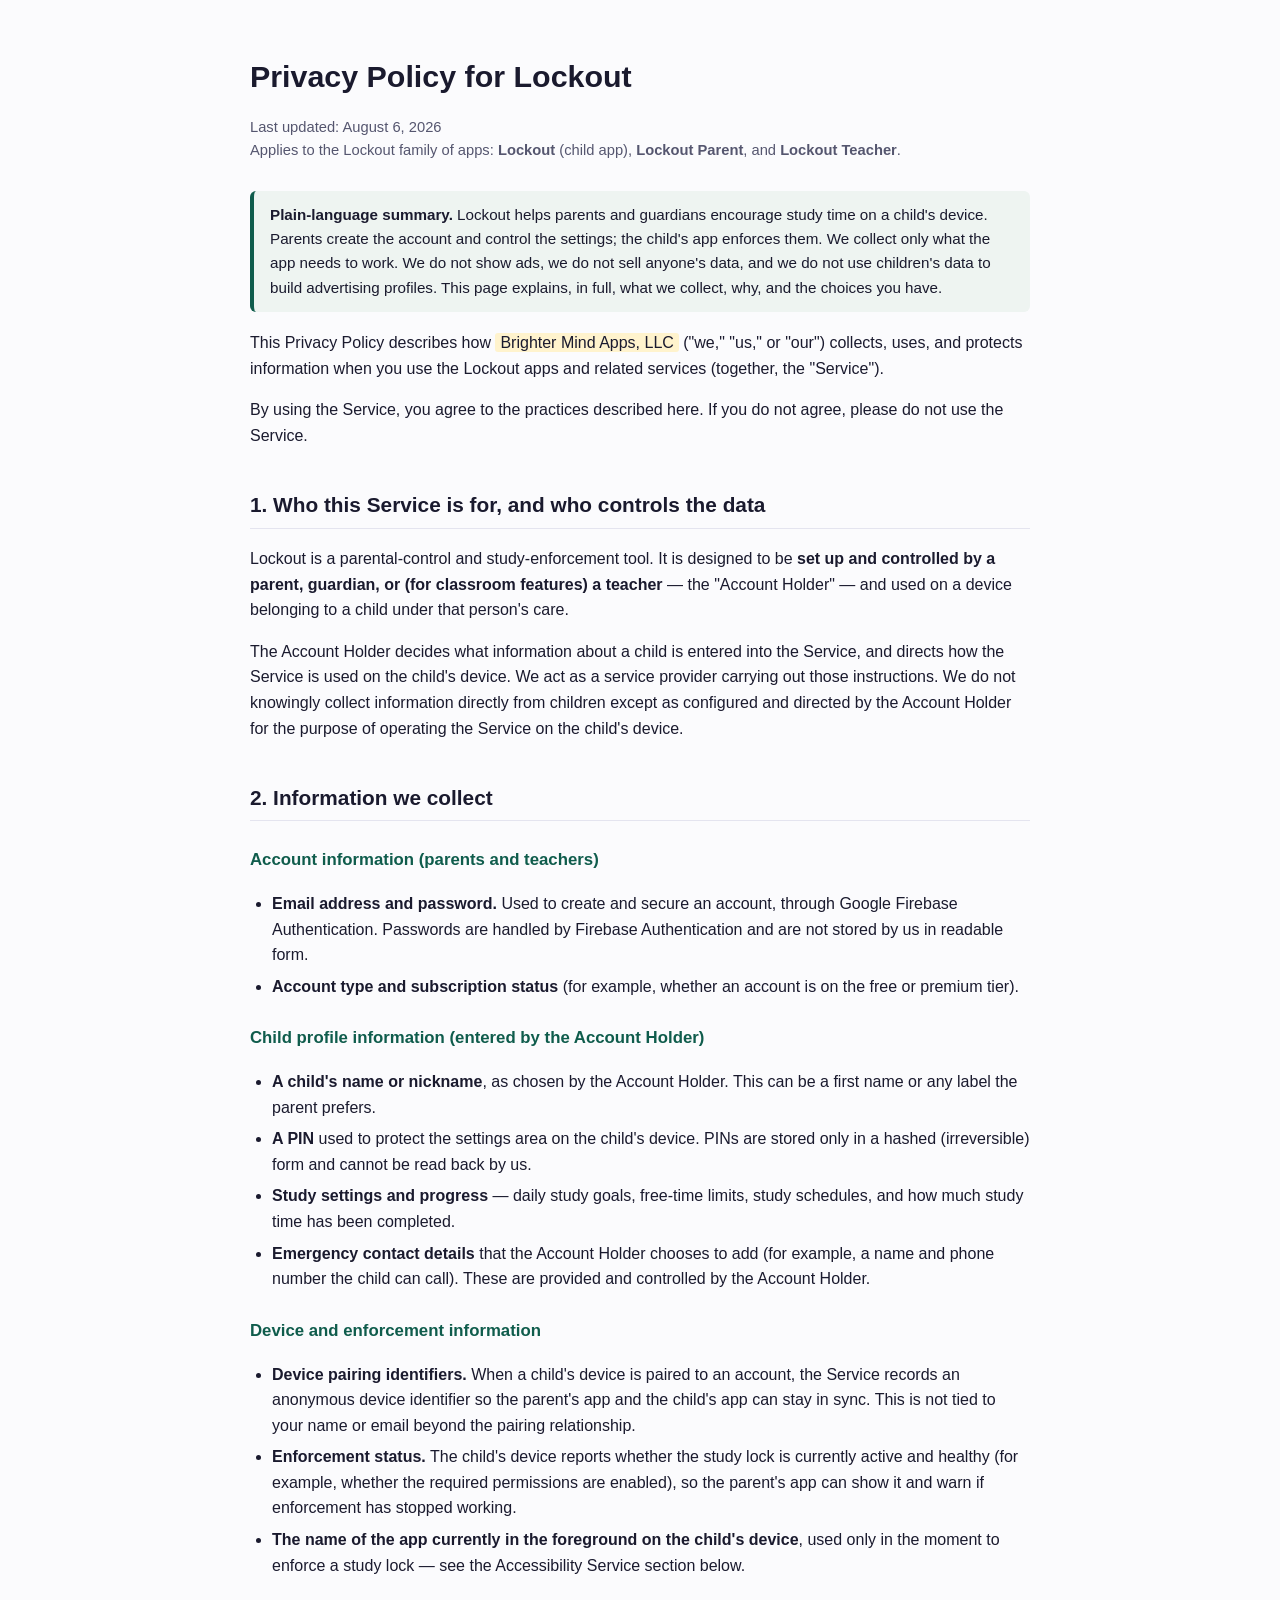
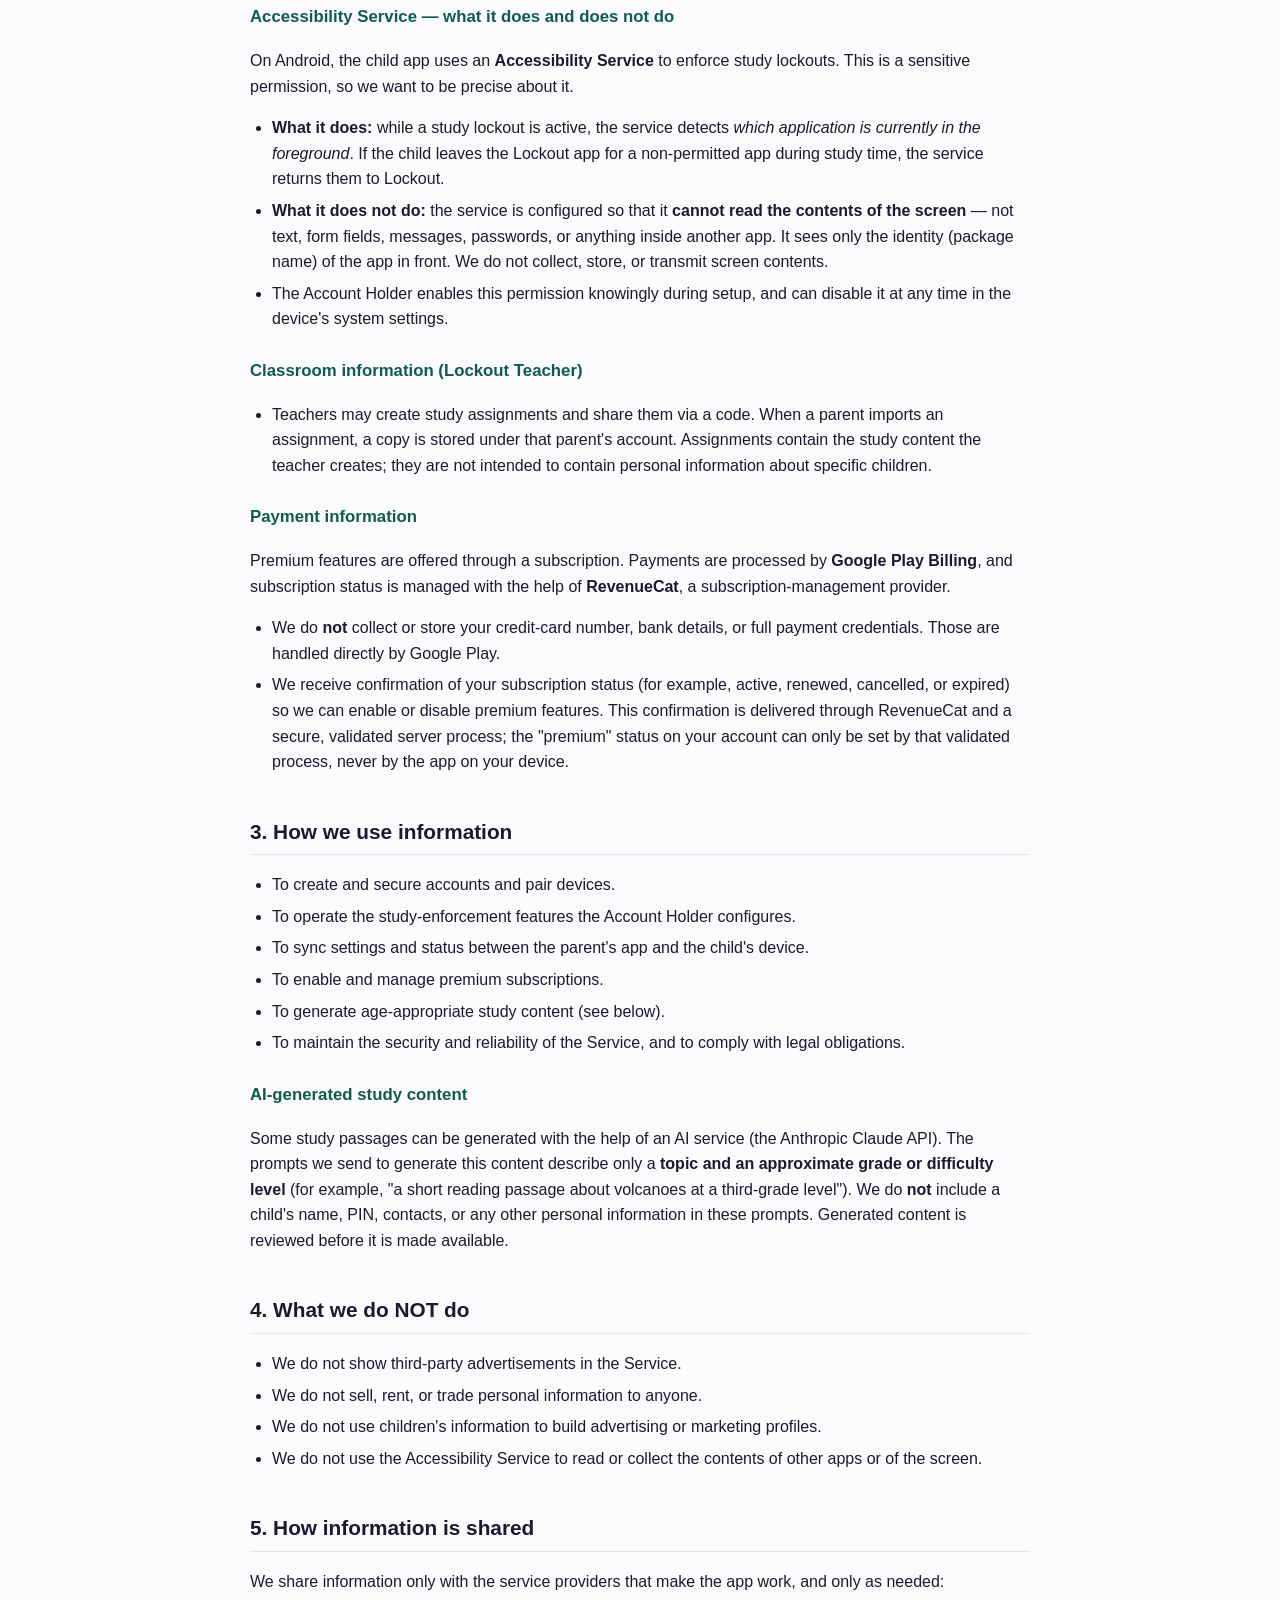
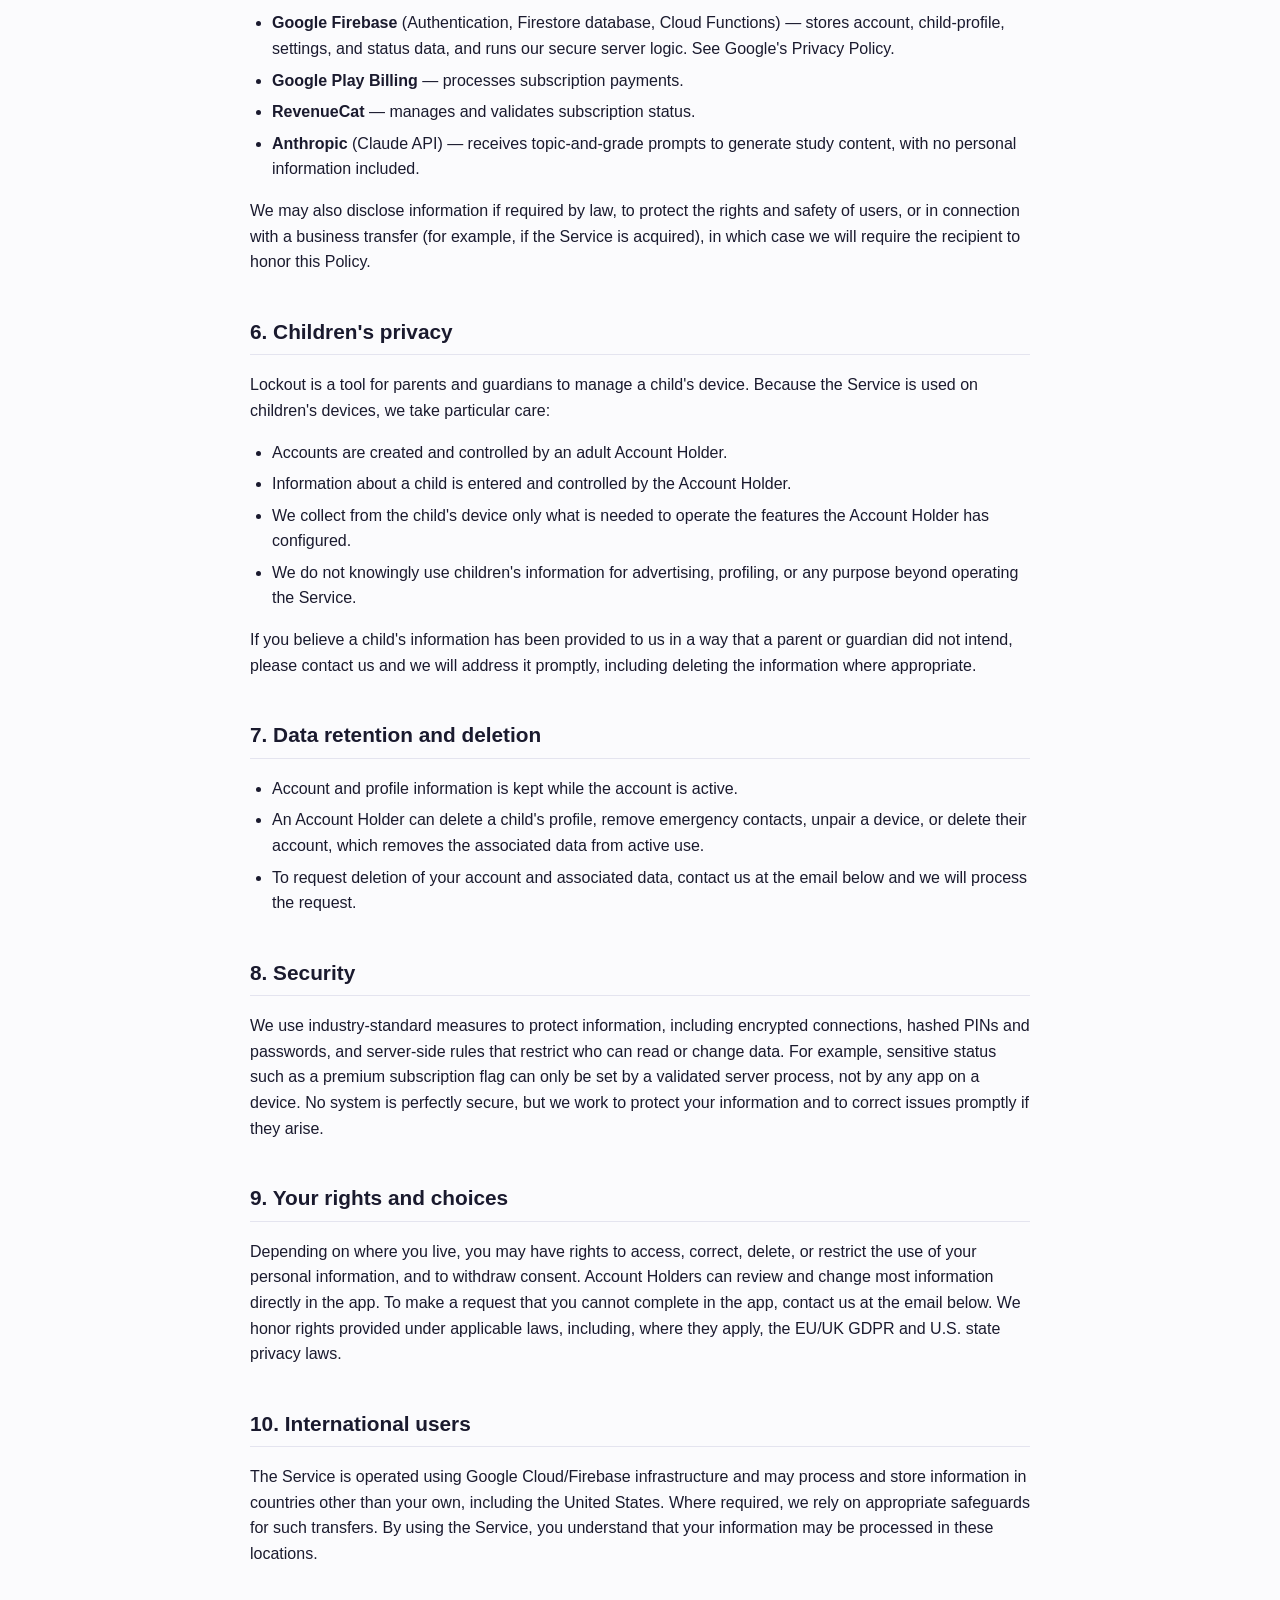
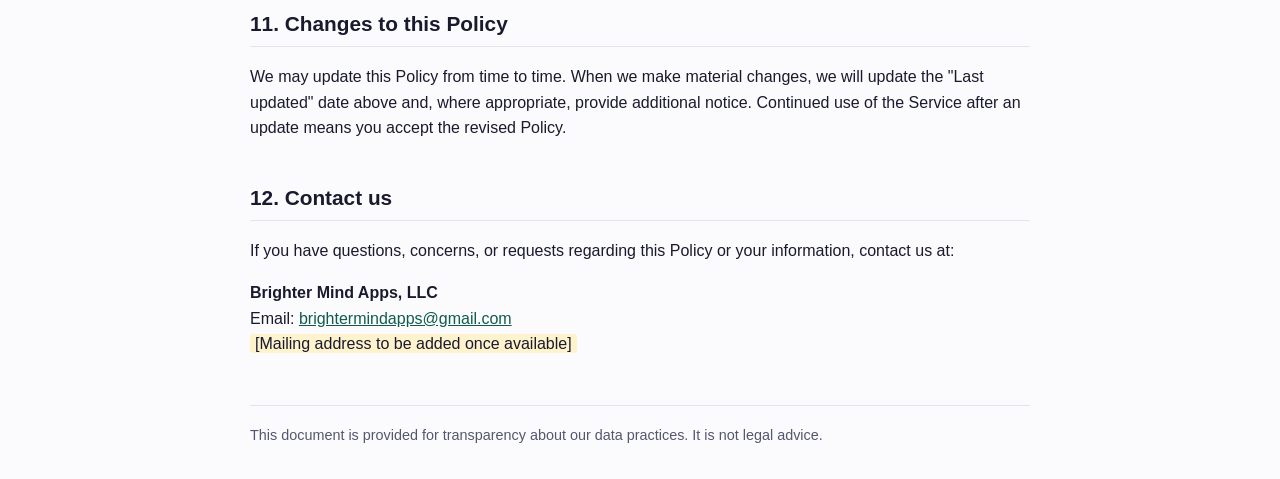
==== privacy/index.html @ f62a89d9 "Create index.html" ====
<!DOCTYPE html>
<html lang="en">
<head>
<meta charset="utf-8">
<meta name="viewport" content="width=device-width, initial-scale=1">
<title>Lockout — Privacy Policy</title>
<style>
  :root { --ink:#1a1a2e; --soft:#55566f; --line:#e4e4ef; --accent:#0f5c4c; }
  * { box-sizing: border-box; }
  body {
    font-family: -apple-system, BlinkMacSystemFont, "Segoe UI", Roboto,
      Helvetica, Arial, sans-serif;
    color: var(--ink); line-height: 1.6; margin: 0;
    padding: 32px 20px; max-width: 820px; margin-left: auto;
    margin-right: auto; background: #fbfbfd;
  }
  h1 { font-size: 1.9rem; margin-bottom: 4px; }
  h2 { font-size: 1.3rem; margin-top: 40px; border-bottom: 1px solid var(--line);
       padding-bottom: 6px; }
  h3 { font-size: 1.05rem; margin-top: 26px; color: var(--accent); }
  .meta { color: var(--soft); font-size: 0.92rem; margin-bottom: 28px; }
  a { color: var(--accent); }
  ul { padding-left: 22px; }
  li { margin-bottom: 6px; }
  .note {
    background: #eef4f1; border-left: 4px solid var(--accent);
    padding: 12px 16px; border-radius: 6px; margin: 18px 0;
    font-size: 0.95rem;
  }
  .placeholder { background: #fff3cd; padding: 1px 5px; border-radius: 3px; }
  footer { margin-top: 48px; padding-top: 18px; border-top: 1px solid var(--line);
           color: var(--soft); font-size: 0.9rem; }
</style>
</head>
<body>

<h1>Privacy Policy for Lockout</h1>
<p class="meta">
  Last updated: August 6, 2026<br>
  Applies to the Lockout family of apps: <strong>Lockout</strong> (child app),
  <strong>Lockout Parent</strong>, and <strong>Lockout Teacher</strong>.
</p>

<div class="note">
  <strong>Plain-language summary.</strong> Lockout helps parents and guardians
  encourage study time on a child's device. Parents create the account and
  control the settings; the child's app enforces them. We collect only what the
  app needs to work. We do not show ads, we do not sell anyone's data, and we do
  not use children's data to build advertising profiles. This page explains, in
  full, what we collect, why, and the choices you have.
</div>

<p>
  This Privacy Policy describes how
  <span class="placeholder">Brighter Mind Apps, LLC</span> ("we," "us," or
  "our") collects, uses, and protects information when you use the Lockout
  apps and related services (together, the "Service").
</p>
<p>
  By using the Service, you agree to the practices described here. If you do not
  agree, please do not use the Service.
</p>

<h2>1. Who this Service is for, and who controls the data</h2>
<p>
  Lockout is a parental-control and study-enforcement tool. It is designed to be
  <strong>set up and controlled by a parent, guardian, or (for classroom
  features) a teacher</strong> — the "Account Holder" — and used on a device
  belonging to a child under that person's care.
</p>
<p>
  The Account Holder decides what information about a child is entered into the
  Service, and directs how the Service is used on the child's device. We act as
  a service provider carrying out those instructions. We do not knowingly
  collect information directly from children except as configured and directed
  by the Account Holder for the purpose of operating the Service on the child's
  device.
</p>

<h2>2. Information we collect</h2>

<h3>Account information (parents and teachers)</h3>
<ul>
  <li><strong>Email address and password.</strong> Used to create and secure an
    account, through Google Firebase Authentication. Passwords are handled by
    Firebase Authentication and are not stored by us in readable form.</li>
  <li><strong>Account type and subscription status</strong> (for example,
    whether an account is on the free or premium tier).</li>
</ul>

<h3>Child profile information (entered by the Account Holder)</h3>
<ul>
  <li><strong>A child's name or nickname</strong>, as chosen by the Account
    Holder. This can be a first name or any label the parent prefers.</li>
  <li><strong>A PIN</strong> used to protect the settings area on the child's
    device. PINs are stored only in a hashed (irreversible) form and cannot be
    read back by us.</li>
  <li><strong>Study settings and progress</strong> — daily study goals, free-time
    limits, study schedules, and how much study time has been completed.</li>
  <li><strong>Emergency contact details</strong> that the Account Holder chooses
    to add (for example, a name and phone number the child can call). These are
    provided and controlled by the Account Holder.</li>
</ul>

<h3>Device and enforcement information</h3>
<ul>
  <li><strong>Device pairing identifiers.</strong> When a child's device is
    paired to an account, the Service records an anonymous device identifier so
    the parent's app and the child's app can stay in sync. This is not tied to
    your name or email beyond the pairing relationship.</li>
  <li><strong>Enforcement status.</strong> The child's device reports whether the
    study lock is currently active and healthy (for example, whether the
    required permissions are enabled), so the parent's app can show it and warn
    if enforcement has stopped working.</li>
  <li><strong>The name of the app currently in the foreground on the child's
    device</strong>, used only in the moment to enforce a study lock — see the
    Accessibility Service section below.</li>
</ul>

<h3>Accessibility Service — what it does and does not do</h3>
<p>
  On Android, the child app uses an <strong>Accessibility Service</strong> to
  enforce study lockouts. This is a sensitive permission, so we want to be
  precise about it.
</p>
<ul>
  <li><strong>What it does:</strong> while a study lockout is active, the service
    detects <em>which application is currently in the foreground</em>. If the
    child leaves the Lockout app for a non-permitted app during study time, the
    service returns them to Lockout.</li>
  <li><strong>What it does not do:</strong> the service is configured so that it
    <strong>cannot read the contents of the screen</strong> — not text, form
    fields, messages, passwords, or anything inside another app. It sees only
    the identity (package name) of the app in front. We do not collect, store,
    or transmit screen contents.</li>
  <li>The Account Holder enables this permission knowingly during setup, and can
    disable it at any time in the device's system settings.</li>
</ul>

<h3>Classroom information (Lockout Teacher)</h3>
<ul>
  <li>Teachers may create study assignments and share them via a code. When a
    parent imports an assignment, a copy is stored under that parent's account.
    Assignments contain the study content the teacher creates; they are not
    intended to contain personal information about specific children.</li>
</ul>

<h3>Payment information</h3>
<p>
  Premium features are offered through a subscription. Payments are processed by
  <strong>Google Play Billing</strong>, and subscription status is managed with
  the help of <strong>RevenueCat</strong>, a subscription-management provider.
</p>
<ul>
  <li>We do <strong>not</strong> collect or store your credit-card number, bank
    details, or full payment credentials. Those are handled directly by Google
    Play.</li>
  <li>We receive confirmation of your subscription status (for example, active,
    renewed, cancelled, or expired) so we can enable or disable premium
    features. This confirmation is delivered through RevenueCat and a secure,
    validated server process; the "premium" status on your account can only be
    set by that validated process, never by the app on your device.</li>
</ul>

<h2>3. How we use information</h2>
<ul>
  <li>To create and secure accounts and pair devices.</li>
  <li>To operate the study-enforcement features the Account Holder configures.</li>
  <li>To sync settings and status between the parent's app and the child's
    device.</li>
  <li>To enable and manage premium subscriptions.</li>
  <li>To generate age-appropriate study content (see below).</li>
  <li>To maintain the security and reliability of the Service, and to comply with
    legal obligations.</li>
</ul>

<h3>AI-generated study content</h3>
<p>
  Some study passages can be generated with the help of an AI service (the
  Anthropic Claude API). The prompts we send to generate this content describe
  only a <strong>topic and an approximate grade or difficulty level</strong>
  (for example, "a short reading passage about volcanoes at a third-grade
  level"). We do <strong>not</strong> include a child's name, PIN, contacts, or
  any other personal information in these prompts. Generated content is reviewed
  before it is made available.
</p>

<h2>4. What we do NOT do</h2>
<ul>
  <li>We do not show third-party advertisements in the Service.</li>
  <li>We do not sell, rent, or trade personal information to anyone.</li>
  <li>We do not use children's information to build advertising or marketing
    profiles.</li>
  <li>We do not use the Accessibility Service to read or collect the contents of
    other apps or of the screen.</li>
</ul>

<h2>5. How information is shared</h2>
<p>
  We share information only with the service providers that make the app work,
  and only as needed:
</p>
<ul>
  <li><strong>Google Firebase</strong> (Authentication, Firestore database,
    Cloud Functions) — stores account, child-profile, settings, and status data,
    and runs our secure server logic. See Google's Privacy Policy.</li>
  <li><strong>Google Play Billing</strong> — processes subscription payments.</li>
  <li><strong>RevenueCat</strong> — manages and validates subscription status.</li>
  <li><strong>Anthropic</strong> (Claude API) — receives topic-and-grade prompts
    to generate study content, with no personal information included.</li>
</ul>
<p>
  We may also disclose information if required by law, to protect the rights and
  safety of users, or in connection with a business transfer (for example, if
  the Service is acquired), in which case we will require the recipient to honor
  this Policy.
</p>

<h2>6. Children's privacy</h2>
<p>
  Lockout is a tool for parents and guardians to manage a child's device.
  Because the Service is used on children's devices, we take particular care:
</p>
<ul>
  <li>Accounts are created and controlled by an adult Account Holder.</li>
  <li>Information about a child is entered and controlled by the Account
    Holder.</li>
  <li>We collect from the child's device only what is needed to operate the
    features the Account Holder has configured.</li>
  <li>We do not knowingly use children's information for advertising, profiling,
    or any purpose beyond operating the Service.</li>
</ul>
<p>
  If you believe a child's information has been provided to us in a way that a
  parent or guardian did not intend, please contact us and we will address it
  promptly, including deleting the information where appropriate.
</p>

<h2>7. Data retention and deletion</h2>
<ul>
  <li>Account and profile information is kept while the account is active.</li>
  <li>An Account Holder can delete a child's profile, remove emergency contacts,
    unpair a device, or delete their account, which removes the associated data
    from active use.</li>
  <li>To request deletion of your account and associated data, contact us at the
    email below and we will process the request.</li>
</ul>

<h2>8. Security</h2>
<p>
  We use industry-standard measures to protect information, including encrypted
  connections, hashed PINs and passwords, and server-side rules that restrict
  who can read or change data. For example, sensitive status such as a premium
  subscription flag can only be set by a validated server process, not by any
  app on a device. No system is perfectly secure, but we work to protect your
  information and to correct issues promptly if they arise.
</p>

<h2>9. Your rights and choices</h2>
<p>
  Depending on where you live, you may have rights to access, correct, delete,
  or restrict the use of your personal information, and to withdraw consent.
  Account Holders can review and change most information directly in the app. To
  make a request that you cannot complete in the app, contact us at the email
  below. We honor rights provided under applicable laws, including, where they
  apply, the EU/UK GDPR and U.S. state privacy laws.
</p>

<h2>10. International users</h2>
<p>
  The Service is operated using Google Cloud/Firebase infrastructure and may
  process and store information in countries other than your own, including the
  United States. Where required, we rely on appropriate safeguards for such
  transfers. By using the Service, you understand that your information may be
  processed in these locations.
</p>

<h2>11. Changes to this Policy</h2>
<p>
  We may update this Policy from time to time. When we make material changes, we
  will update the "Last updated" date above and, where appropriate, provide
  additional notice. Continued use of the Service after an update means you
  accept the revised Policy.
</p>

<h2>12. Contact us</h2>
<p>
  If you have questions, concerns, or requests regarding this Policy or your
  information, contact us at:
</p>
<p>
  <strong>Brighter Mind Apps, LLC</strong><br>
  Email: <a href="mailto:brightermindapps@gmail.com">brightermindapps@gmail.com</a><br>
  <span class="placeholder">[Mailing address to be added once available]</span>
</p>

<footer>
  This document is provided for transparency about our data practices. It is not
  legal advice.
</footer>

</body>
</html>
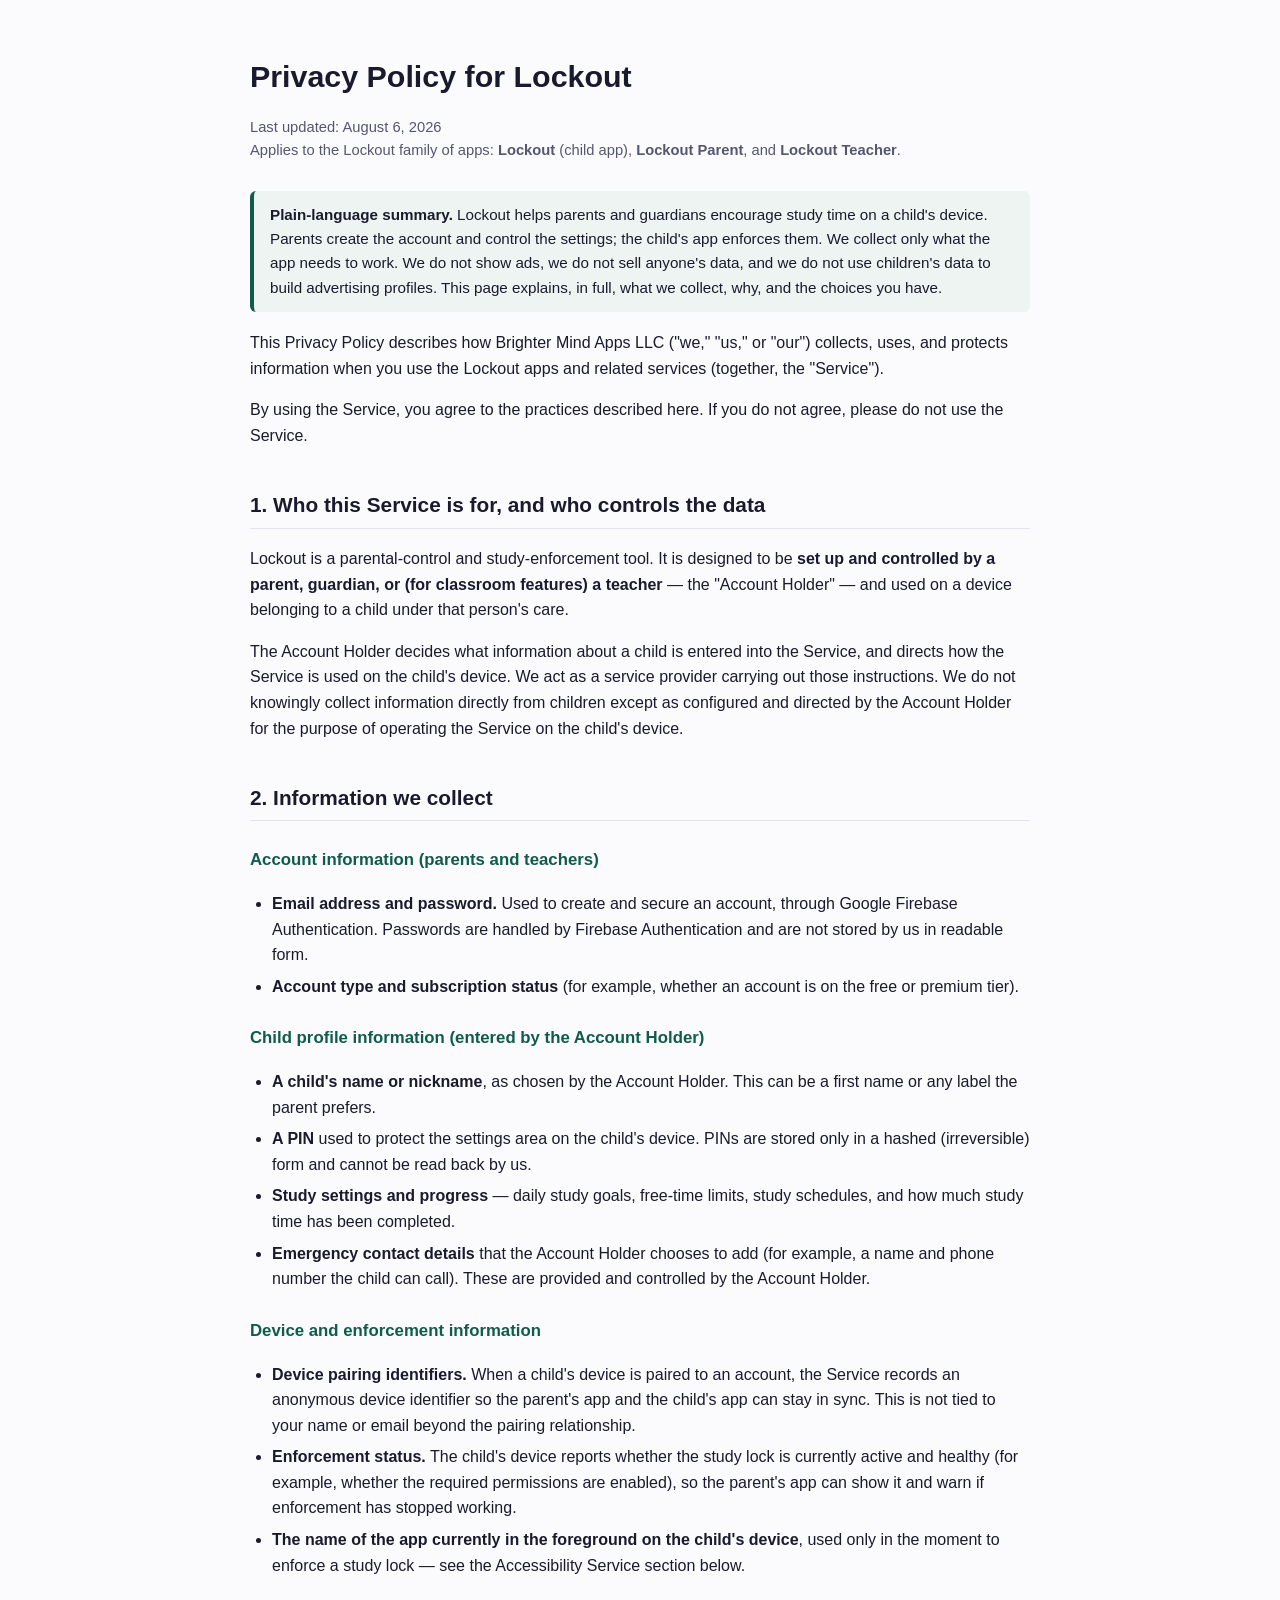
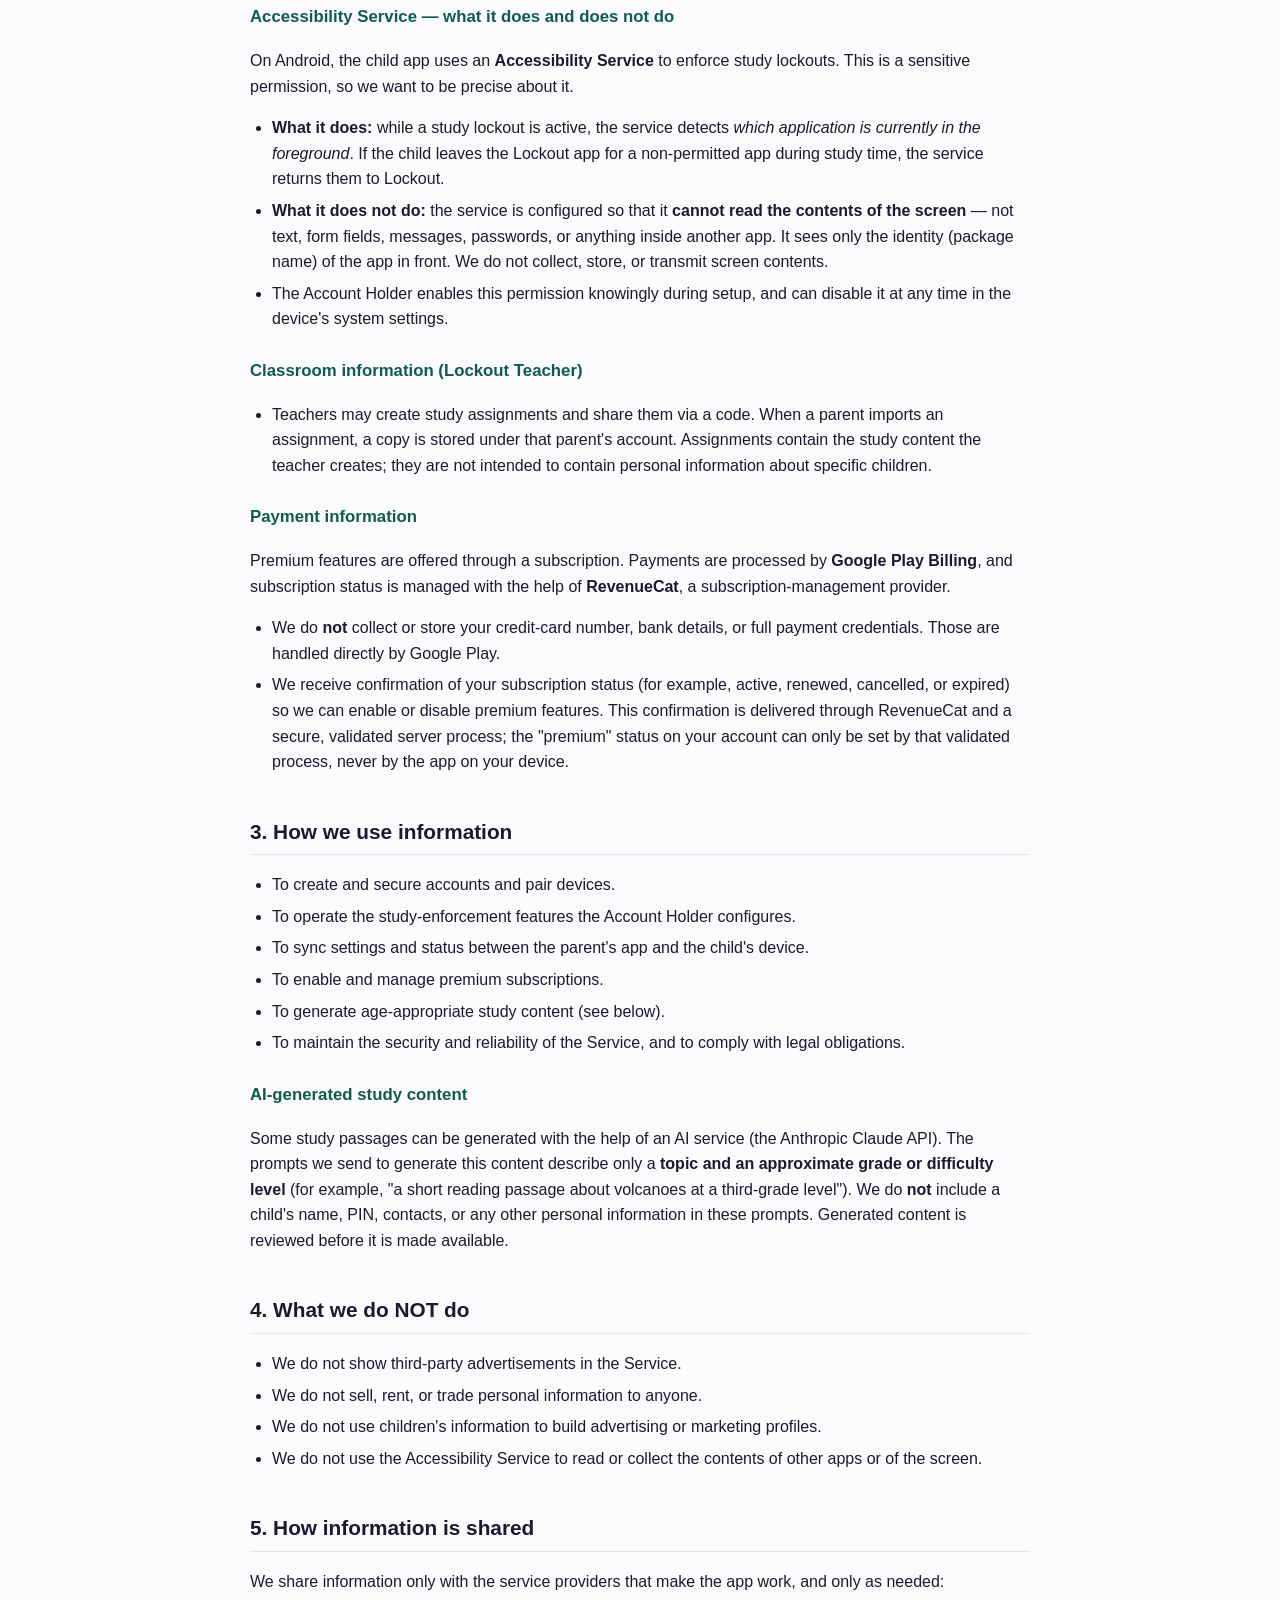
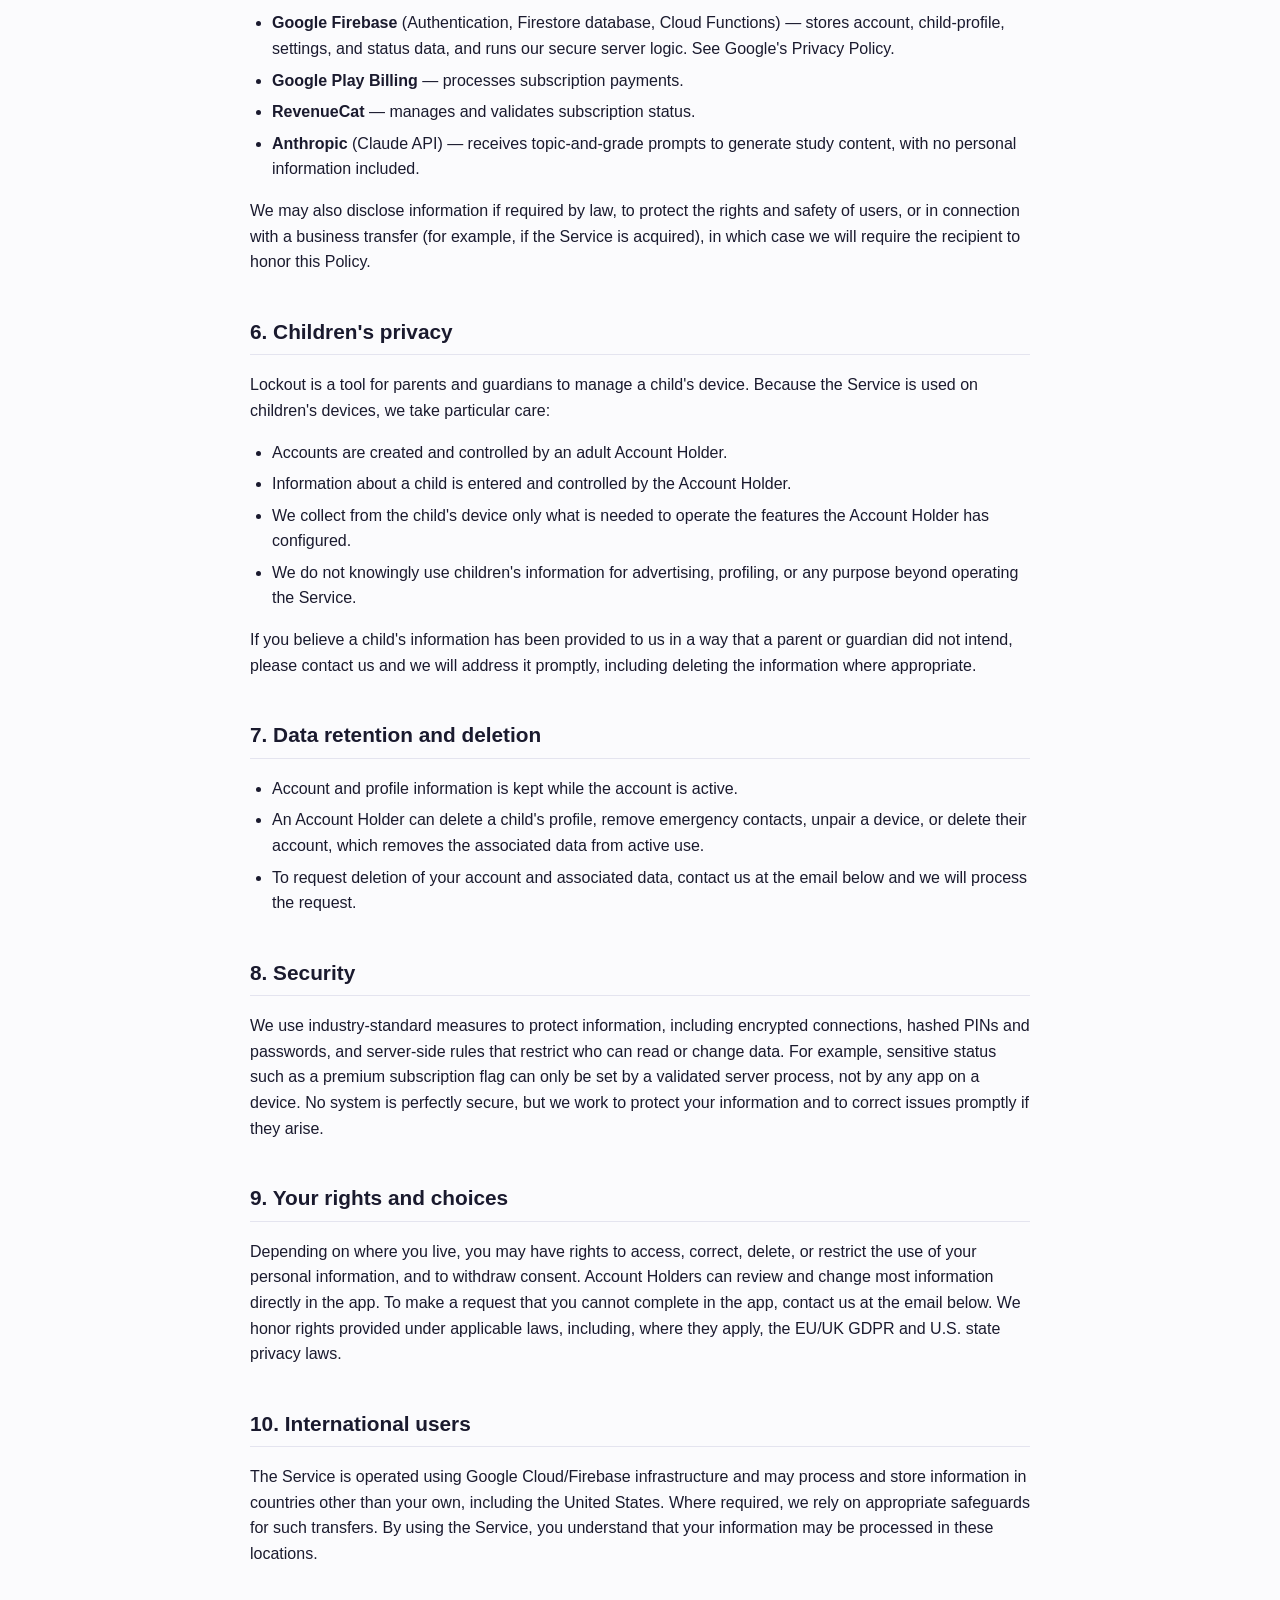
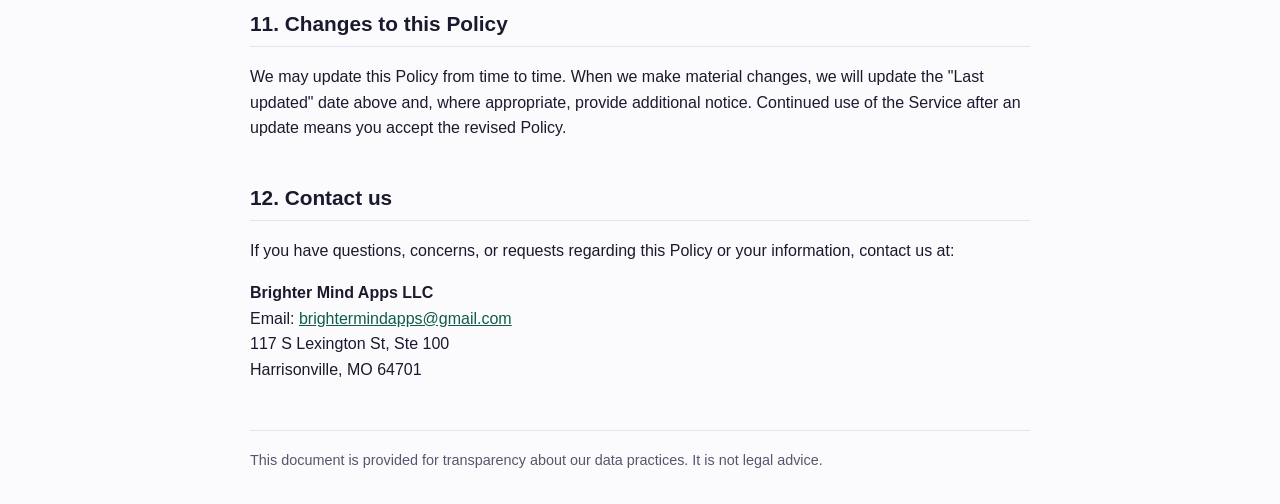
==== commit e2cb2a2c: "Update index.html" ====
--- a/privacy/index.html
+++ b/privacy/index.html
@@ -52,7 +52,7 @@
 
 <p>
   This Privacy Policy describes how
-  <span class="placeholder">Brighter Mind Apps, LLC</span> ("we," "us," or
+  Brighter Mind Apps LLC ("we," "us," or
   "our") collects, uses, and protects information when you use the Lockout
   apps and related services (together, the "Service").
 </p>
@@ -289,9 +289,10 @@
   information, contact us at:
 </p>
 <p>
-  <strong>Brighter Mind Apps, LLC</strong><br>
+  <strong>Brighter Mind Apps LLC</strong><br>
   Email: <a href="mailto:brightermindapps@gmail.com">brightermindapps@gmail.com</a><br>
-  <span class="placeholder">[Mailing address to be added once available]</span>
+  117 S Lexington St, Ste 100<br>
+  Harrisonville, MO 64701
 </p>
 
 <footer>
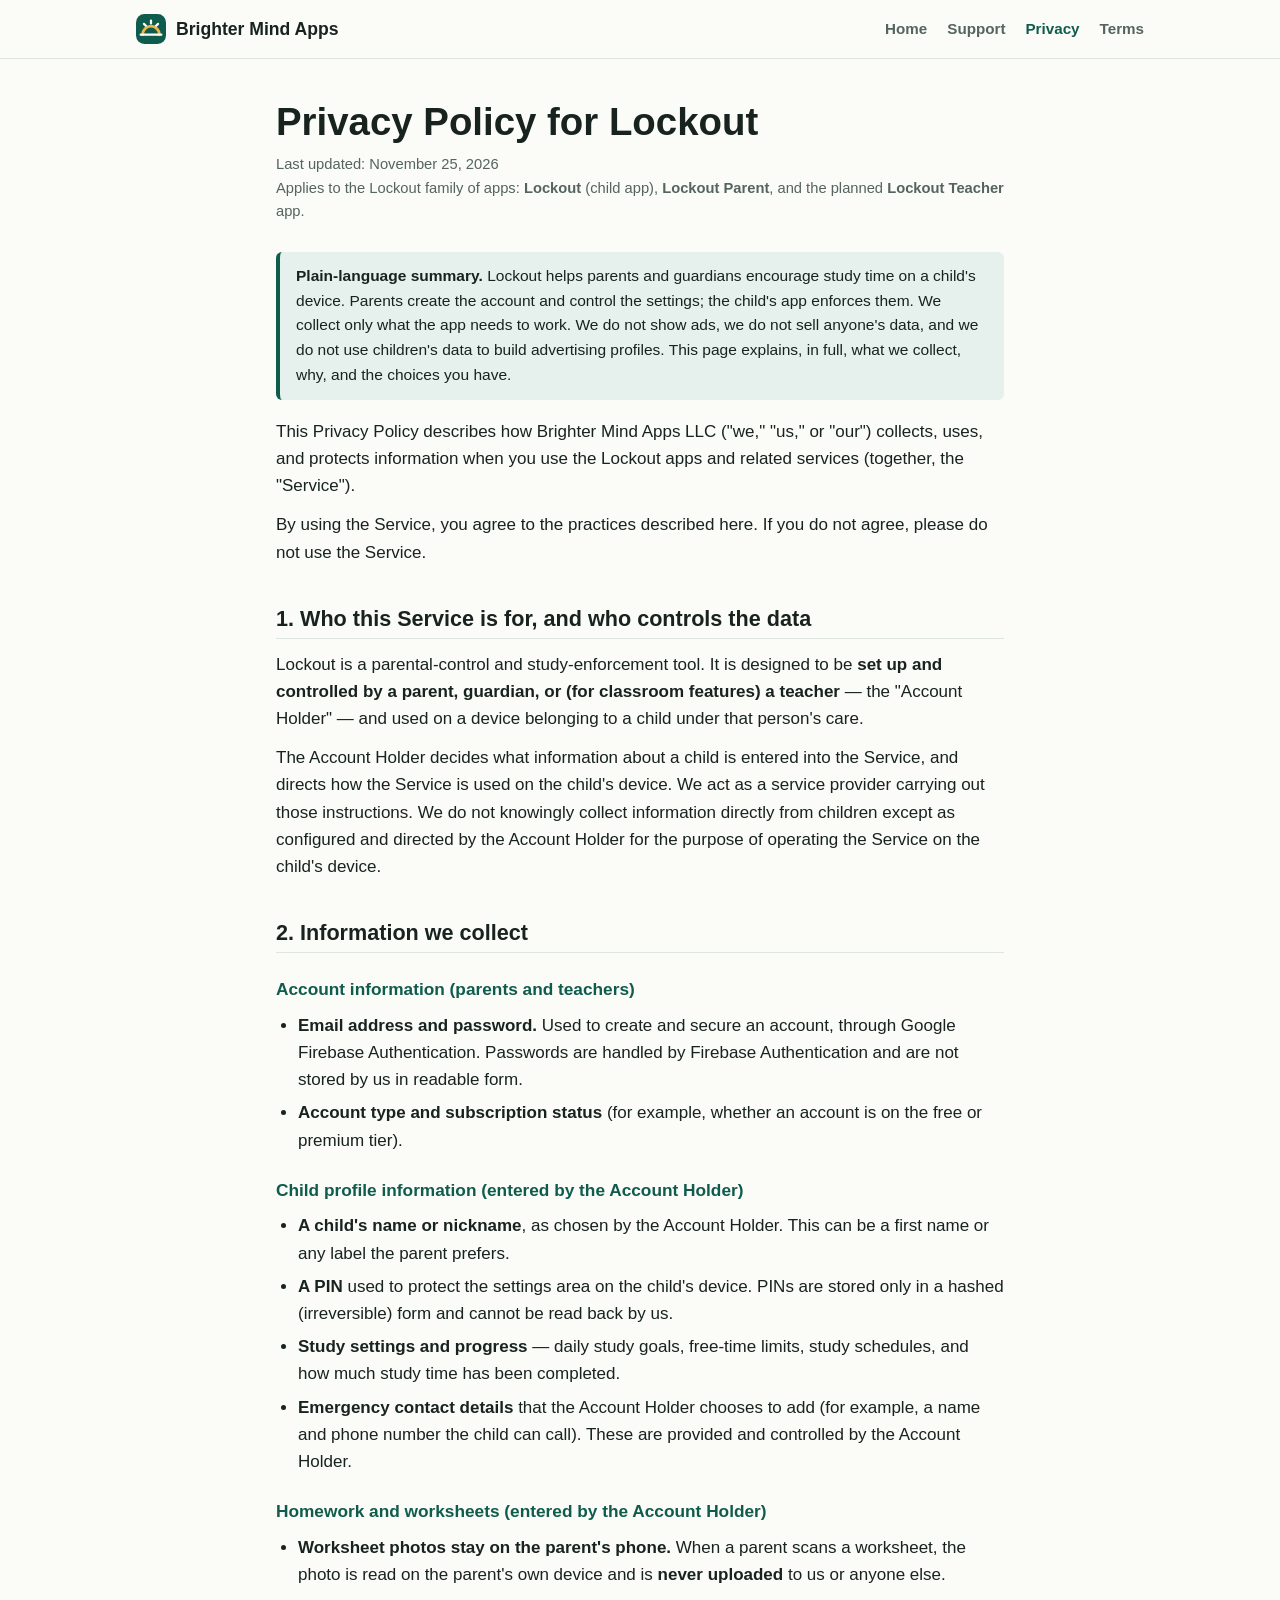
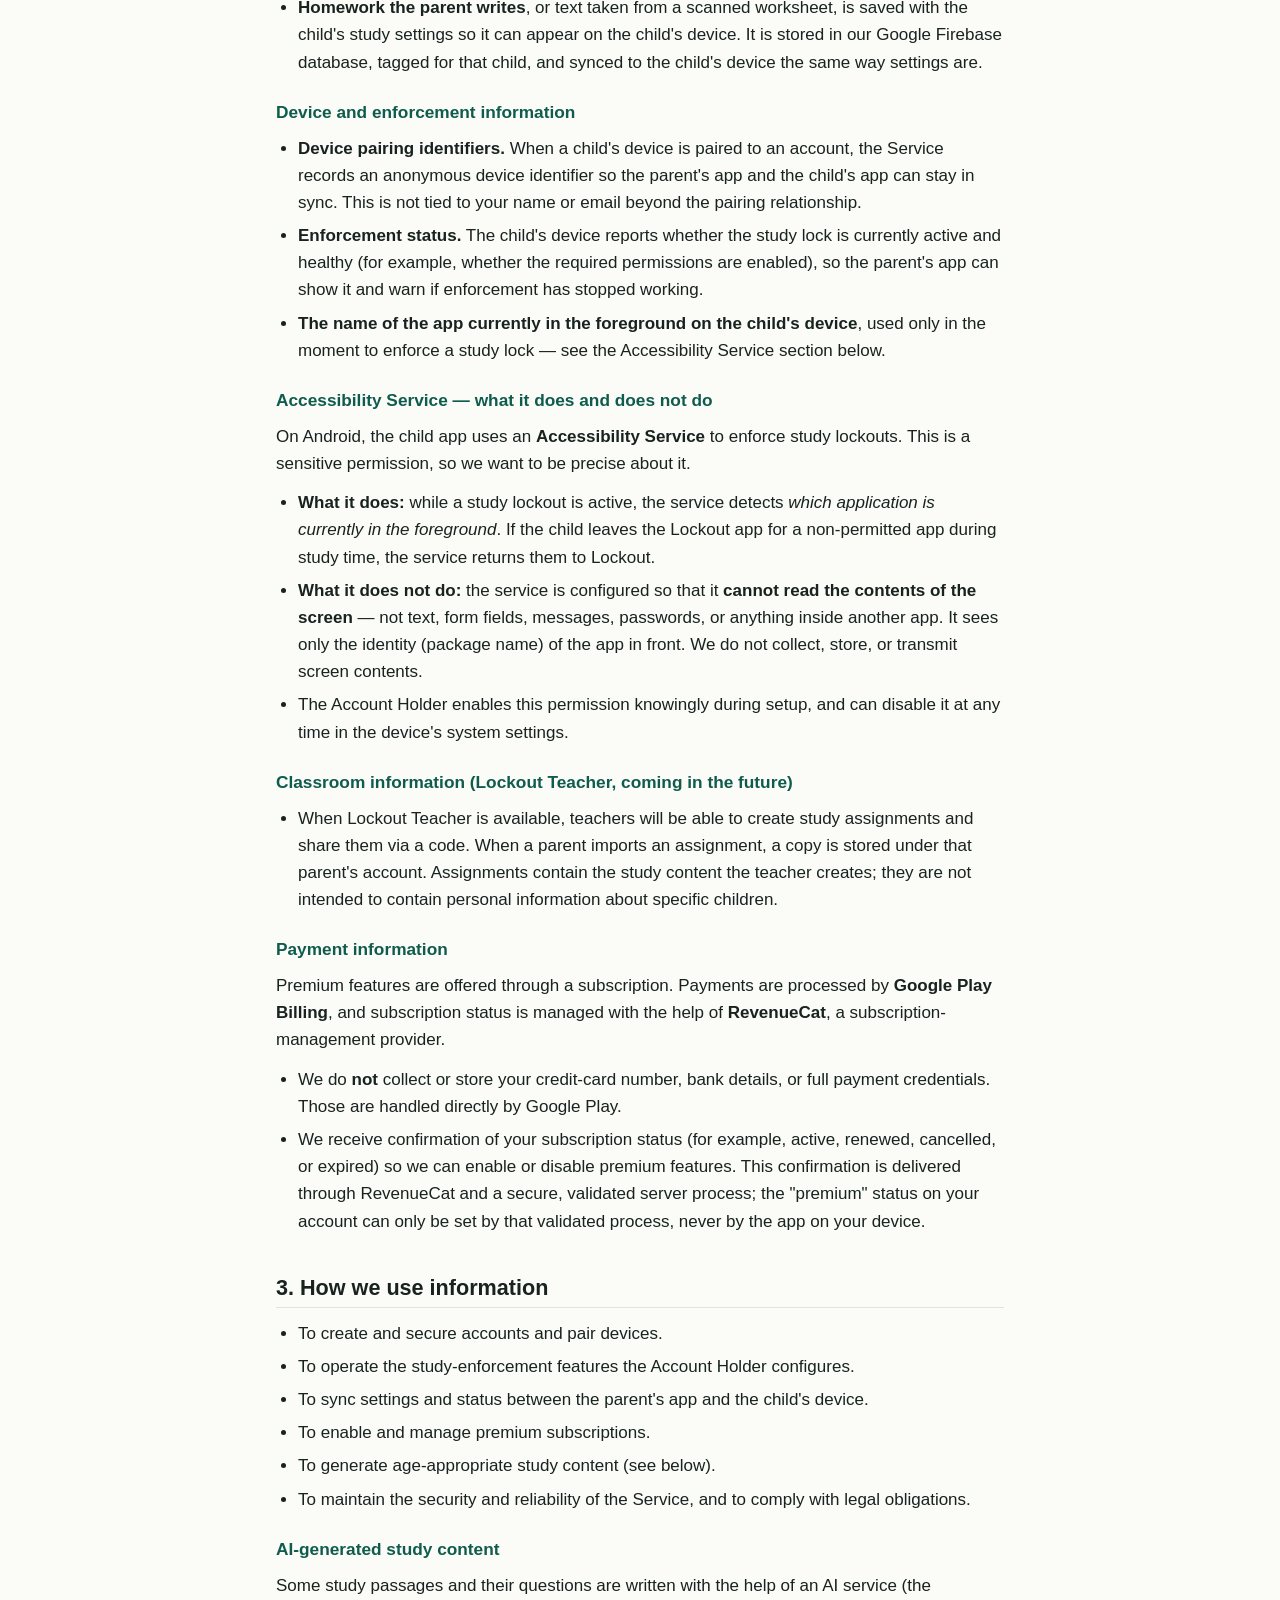
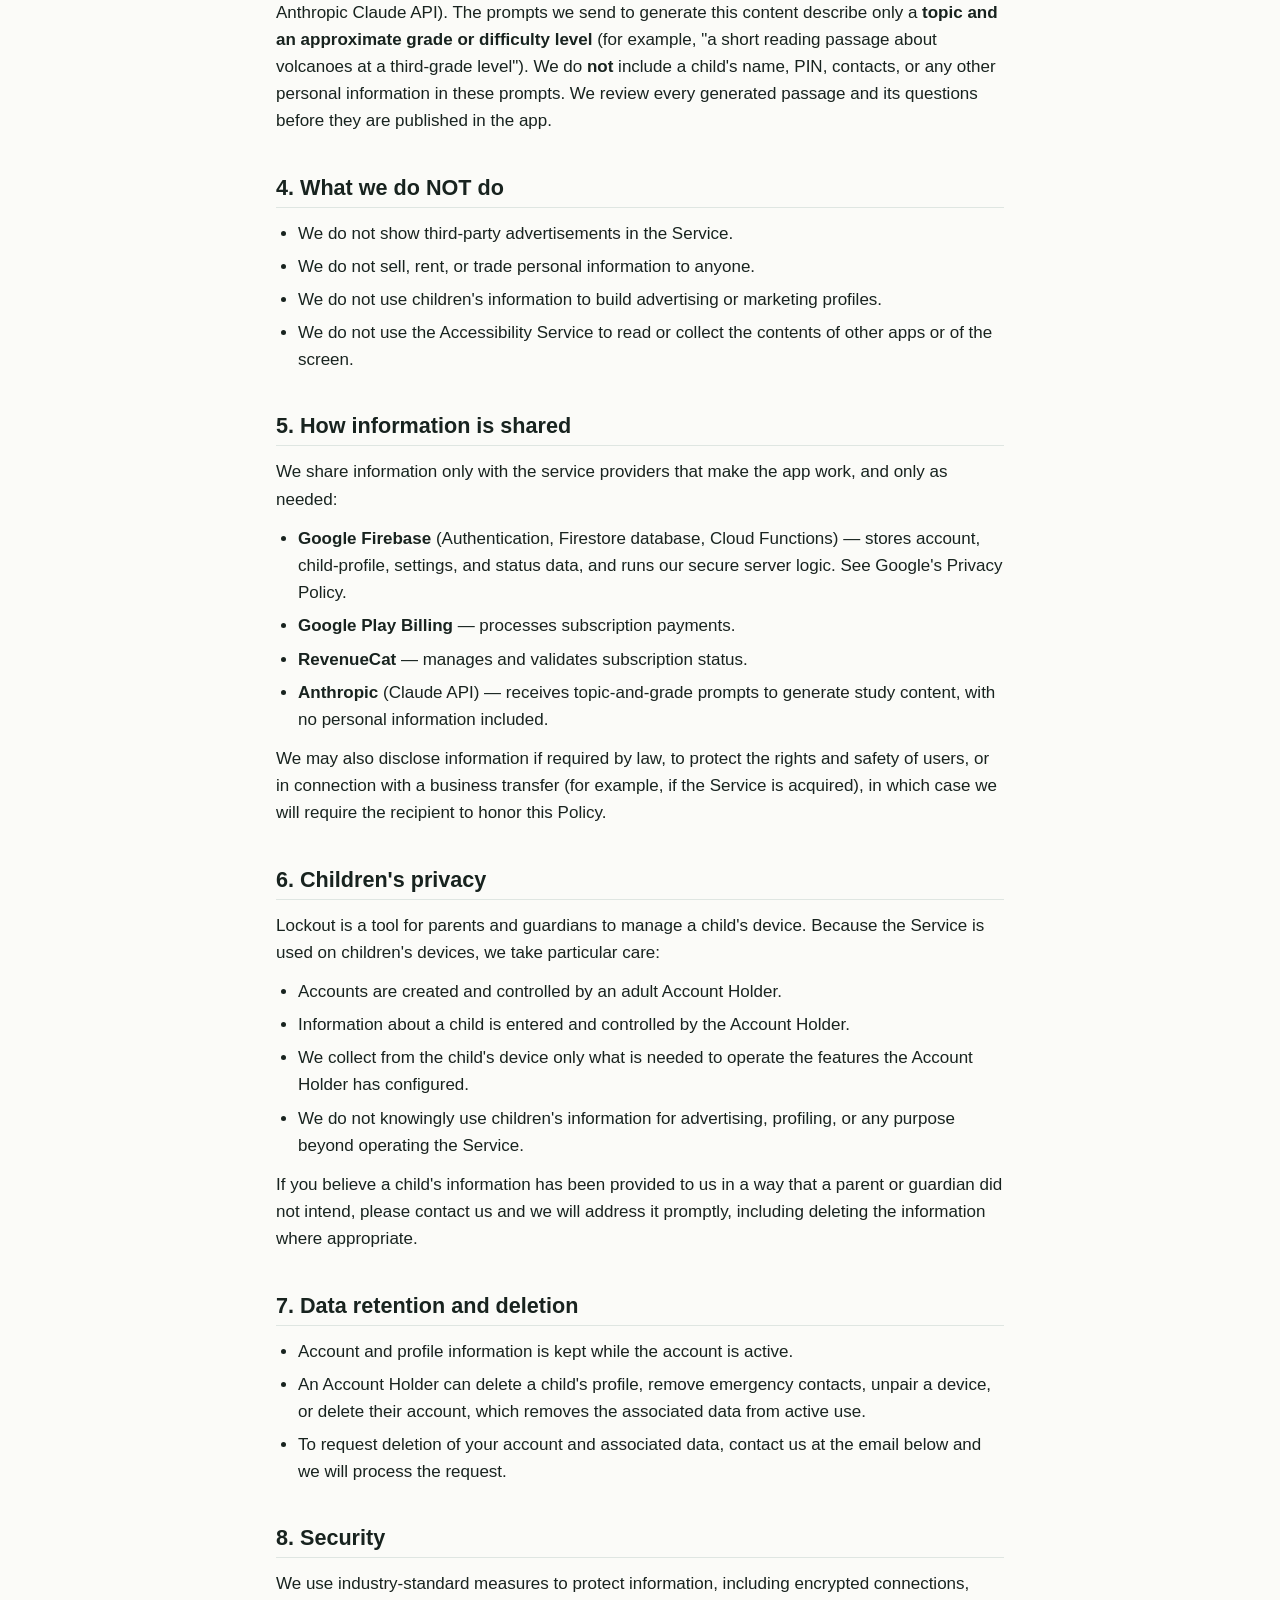
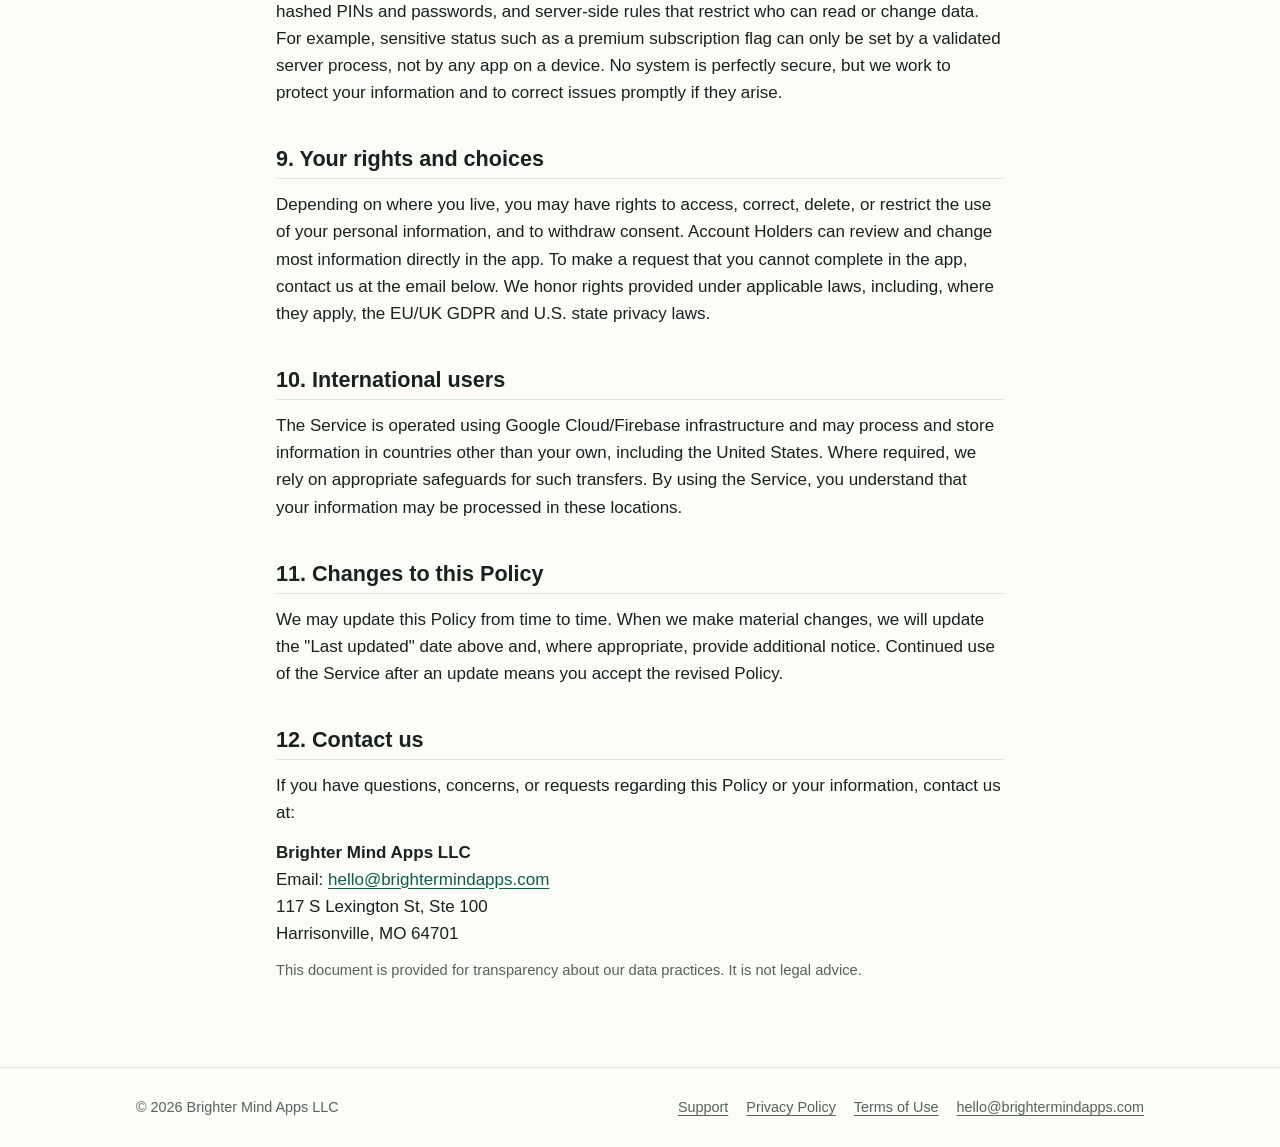
==== commit 9bf3464b: "Launch full site: home, support, privacy and terms pages Replaces the coming-soon page with pages fo" ====
--- a/privacy/index.html
+++ b/privacy/index.html
@@ -2,43 +2,30 @@
 <html lang="en">
 <head>
 <meta charset="utf-8">
-<meta name="viewport" content="width=device-width, initial-scale=1">
-<title>Lockout — Privacy Policy</title>
-<style>
-  :root { --ink:#1a1a2e; --soft:#55566f; --line:#e4e4ef; --accent:#0f5c4c; }
-  * { box-sizing: border-box; }
-  body {
-    font-family: -apple-system, BlinkMacSystemFont, "Segoe UI", Roboto,
-      Helvetica, Arial, sans-serif;
-    color: var(--ink); line-height: 1.6; margin: 0;
-    padding: 32px 20px; max-width: 820px; margin-left: auto;
-    margin-right: auto; background: #fbfbfd;
-  }
-  h1 { font-size: 1.9rem; margin-bottom: 4px; }
-  h2 { font-size: 1.3rem; margin-top: 40px; border-bottom: 1px solid var(--line);
-       padding-bottom: 6px; }
-  h3 { font-size: 1.05rem; margin-top: 26px; color: var(--accent); }
-  .meta { color: var(--soft); font-size: 0.92rem; margin-bottom: 28px; }
-  a { color: var(--accent); }
-  ul { padding-left: 22px; }
-  li { margin-bottom: 6px; }
-  .note {
-    background: #eef4f1; border-left: 4px solid var(--accent);
-    padding: 12px 16px; border-radius: 6px; margin: 18px 0;
-    font-size: 0.95rem;
-  }
-  .placeholder { background: #fff3cd; padding: 1px 5px; border-radius: 3px; }
-  footer { margin-top: 48px; padding-top: 18px; border-top: 1px solid var(--line);
-           color: var(--soft); font-size: 0.9rem; }
-</style>
+<meta name="viewport" content="width=device-width, initial-scale=1, viewport-fit=cover">
+<title>Privacy Policy | Brighter Mind Apps</title>
+<meta name="description" content="How the Lockout apps collect, use and protect information.">
+<link rel="stylesheet" href="../style.css">
 </head>
 <body>
-
+<header class="site-head">
+  <div class="wrap">
+    <a class="brand" href="../"><svg class="brand-mark" viewBox="0 0 32 32" aria-hidden="true"><rect width="32" height="32" rx="9" fill="var(--accent)"/><path d="M7 22a9 9 0 0 1 18 0" fill="none" stroke="var(--sun)" stroke-width="3" stroke-linecap="round"/><path d="M16 7v3M8.5 10.5l2 2M23.5 10.5l-2 2" stroke="var(--accent-ink)" stroke-width="2.4" stroke-linecap="round"/><path d="M5 22h22" stroke="var(--accent-ink)" stroke-width="2.4" stroke-linecap="round"/></svg>Brighter Mind Apps</a>
+    <nav class="nav" aria-label="Main">
+      <a href="../">Home</a>
+      <a href="../support/">Support</a>
+      <a href="../privacy/" aria-current="page">Privacy</a>
+      <a href="../terms/">Terms</a>
+    </nav>
+  </div>
+</header>
+<main>
+<div class="wrap doc">
 <h1>Privacy Policy for Lockout</h1>
 <p class="meta">
-  Last updated: August 6, 2026<br>
+  Last updated: November 25, 2026<br>
   Applies to the Lockout family of apps: <strong>Lockout</strong> (child app),
-  <strong>Lockout Parent</strong>, and <strong>Lockout Teacher</strong>.
+  <strong>Lockout Parent</strong>, and the planned <strong>Lockout Teacher</strong> app.
 </p>
 
 <div class="note">
@@ -100,6 +87,17 @@
   <li><strong>Emergency contact details</strong> that the Account Holder chooses
     to add (for example, a name and phone number the child can call). These are
     provided and controlled by the Account Holder.</li>
+</ul>
+
+<h3>Homework and worksheets (entered by the Account Holder)</h3>
+<ul>
+  <li><strong>Worksheet photos stay on the parent's phone.</strong> When a parent
+    scans a worksheet, the photo is read on the parent's own device and is
+    <strong>never uploaded</strong> to us or anyone else.</li>
+  <li><strong>Homework the parent writes</strong>, or text taken from a scanned
+    worksheet, is saved with the child's study settings so it can appear on the
+    child's device. It is stored in our Google Firebase database, tagged for that
+    child, and synced to the child's device the same way settings are.</li>
 </ul>
 
 <h3>Device and enforcement information</h3>
@@ -137,9 +135,9 @@
     disable it at any time in the device's system settings.</li>
 </ul>
 
-<h3>Classroom information (Lockout Teacher)</h3>
-<ul>
-  <li>Teachers may create study assignments and share them via a code. When a
+<h3>Classroom information (Lockout Teacher, coming in the future)</h3>
+<ul>
+  <li>When Lockout Teacher is available, teachers will be able to create study assignments and share them via a code. When a
     parent imports an assignment, a copy is stored under that parent's account.
     Assignments contain the study content the teacher creates; they are not
     intended to contain personal information about specific children.</li>
@@ -176,13 +174,13 @@
 
 <h3>AI-generated study content</h3>
 <p>
-  Some study passages can be generated with the help of an AI service (the
+  Some study passages and their questions are written with the help of an AI service (the
   Anthropic Claude API). The prompts we send to generate this content describe
   only a <strong>topic and an approximate grade or difficulty level</strong>
   (for example, "a short reading passage about volcanoes at a third-grade
   level"). We do <strong>not</strong> include a child's name, PIN, contacts, or
-  any other personal information in these prompts. Generated content is reviewed
-  before it is made available.
+  any other personal information in these prompts. We review every generated passage and its questions
+  before they are published in the app.
 </p>
 
 <h2>4. What we do NOT do</h2>
@@ -290,15 +288,28 @@
 </p>
 <p>
   <strong>Brighter Mind Apps LLC</strong><br>
-  Email: <a href="mailto:brightermindapps@gmail.com">brightermindapps@gmail.com</a><br>
+  Email: <a href="mailto:hello@brightermindapps.com">hello@brightermindapps.com</a><br>
   117 S Lexington St, Ste 100<br>
   Harrisonville, MO 64701
 </p>
 
-<footer>
+<p class="meta">
   This document is provided for transparency about our data practices. It is not
   legal advice.
+</p>
+</div>
+
+</main>
+<footer class="site-foot">
+  <div class="wrap">
+    <span>&copy; 2026 Brighter Mind Apps LLC</span>
+    <nav aria-label="Footer">
+      <a href="../support/">Support</a>
+      <a href="../privacy/">Privacy Policy</a>
+      <a href="../terms/">Terms of Use</a>
+      <a href="mailto:hello@brightermindapps.com">hello@brightermindapps.com</a>
+    </nav>
+  </div>
 </footer>
-
 </body>
 </html>
--- a/style.css
+++ b/style.css
@@ -0,0 +1,156 @@
+/* Brighter Mind Apps — shared styles.
+   Layout: one centered column, a calm header bar, content bands that stack on phones.
+   System fonts only, so the site makes no third-party requests. */
+:root {
+  --bg: #fbfbf8;
+  --surface: #ffffff;
+  --wash: #e6f0ec;
+  --ink: #18231f;
+  --soft: #55645e;
+  --line: #dfe6e2;
+  --accent: #0f5c4c;
+  --accent-ink: #ffffff;
+  --sun: #f2b544;
+  --font-display: "Avenir Next", "Segoe UI Variable Display", "Segoe UI", "Helvetica Neue", Arial, sans-serif;
+  --font-body: -apple-system, BlinkMacSystemFont, "Segoe UI", Roboto, "Helvetica Neue", Arial, sans-serif;
+  --radius: 14px;
+  color-scheme: light;
+}
+@media (prefers-color-scheme: dark) {
+  :root:not([data-theme="light"]) {
+    --bg: #101614; --surface: #17201d; --wash: #1d2e28; --ink: #e8efec; --soft: #a3b3ad;
+    --line: #2a3833; --accent: #5cc4a8; --accent-ink: #0c1512; --sun: #f2b544;  color-scheme: dark;
+  }
+}
+:root[data-theme="dark"] {
+  --bg: #101614; --surface: #17201d; --wash: #1d2e28; --ink: #e8efec; --soft: #a3b3ad;
+  --line: #2a3833; --accent: #5cc4a8; --accent-ink: #0c1512; --sun: #f2b544;  color-scheme: dark;
+}
+
+* { box-sizing: border-box; }
+html { -webkit-text-size-adjust: 100%; }
+body {
+  margin: 0; background: var(--bg); color: var(--ink);
+  font-family: var(--font-body); font-size: 17px; line-height: 1.6;
+}
+a { color: var(--accent); text-underline-offset: 3px; }
+a:focus-visible, button:focus-visible { outline: 3px solid var(--sun); outline-offset: 2px; border-radius: 4px; }
+img, svg { max-width: 100%; }
+h1, h2, h3 { font-family: var(--font-display); line-height: 1.2; text-wrap: balance; margin: 0; }
+
+.wrap {
+  max-width: 1040px; margin: 0 auto;
+  padding-left: max(16px, env(safe-area-inset-left, 0px));
+  padding-right: max(16px, env(safe-area-inset-right, 0px));
+}
+
+/* Header */
+.site-head { border-bottom: 1px solid var(--line); background: var(--bg); }
+.site-head .wrap { display: flex; align-items: center; justify-content: space-between; gap: 16px; flex-wrap: wrap; padding-block: 14px; }
+.brand { display: flex; align-items: center; gap: 10px; color: var(--ink); text-decoration: none; font-family: var(--font-display); font-weight: 700; font-size: 1.1rem; }
+.brand-mark { width: 30px; height: 30px; flex: none; }
+.nav { display: flex; gap: 6px 20px; flex-wrap: wrap; font-size: 0.95rem; }
+.nav a { color: var(--soft); text-decoration: none; font-weight: 600; }
+.nav a:hover, .nav a[aria-current="page"] { color: var(--accent); }
+
+/* Hero */
+.hero { padding-block: 56px 40px; }
+.hero .wrap { display: grid; grid-template-columns: 1.15fr 0.85fr; gap: 40px; align-items: center; }
+.hero h1 { font-size: clamp(2.1rem, 4.5vw, 3.2rem); letter-spacing: -0.01em; }
+.hero p.lead { font-size: 1.2rem; color: var(--soft); max-width: 34em; margin: 18px 0 0; }
+.hero-actions { display: flex; gap: 12px; flex-wrap: wrap; margin-top: 28px; }
+.btn {
+  display: inline-flex; align-items: center; gap: 8px; padding: 12px 20px;
+  border-radius: 999px; font-weight: 700; text-decoration: none; font-size: 0.98rem;
+}
+.btn-primary { background: var(--accent); color: var(--accent-ink); }
+.btn-ghost { border: 1.5px solid var(--line); color: var(--ink); }
+.btn-primary:hover { filter: brightness(1.08); }
+.btn-ghost:hover { border-color: var(--accent); }
+
+/* Phone illustration */
+.phone {
+  width: min(280px, 100%); margin-inline: auto; aspect-ratio: 9 / 17;
+  background: var(--surface); border: 10px solid var(--ink); border-radius: 36px;
+  padding: 26px 18px; display: flex; flex-direction: column; gap: 14px;
+}
+.phone .eyebrow { font-size: 0.72rem; letter-spacing: 0.08em; text-transform: uppercase; color: var(--soft); font-weight: 700; }
+.phone .goal { font-family: var(--font-display); font-weight: 700; font-size: 1.15rem; }
+.task { display: flex; align-items: center; gap: 10px; font-size: 0.92rem; padding: 10px 12px; border-radius: 10px; background: var(--wash); }
+.tick { width: 20px; height: 20px; border-radius: 50%; flex: none; display: grid; place-items: center; font-size: 0.75rem; font-weight: 800; }
+.tick.done { background: var(--accent); color: var(--accent-ink); }
+.tick.open { border: 2px solid var(--soft); }
+.meter { height: 10px; border-radius: 999px; background: var(--line); overflow: hidden; }
+.meter span { display: block; height: 100%; width: 66%; background: var(--accent); border-radius: inherit; }
+.unlock { margin-top: auto; text-align: center; font-size: 0.9rem; color: var(--soft); }
+.unlock strong { display: block; font-family: var(--font-display); font-size: 1.6rem; color: var(--ink); font-variant-numeric: tabular-nums; }
+.figure-note { text-align: center; font-size: 0.8rem; color: var(--soft); margin-top: 10px; }
+
+/* Sections */
+.band { padding-block: 48px; }
+.band.alt { background: var(--wash); }
+.band h2 { font-size: clamp(1.6rem, 3vw, 2rem); }
+.band .intro { color: var(--soft); max-width: 38em; margin: 10px 0 0; }
+
+.steps { list-style: none; padding: 0; margin: 28px 0 0; display: grid; grid-template-columns: repeat(3, 1fr); gap: 20px; counter-reset: step; }
+.steps li { counter-increment: step; min-width: 0; }
+.steps li::before {
+  content: counter(step); display: grid; place-items: center; width: 34px; height: 34px;
+  border-radius: 50%; background: var(--accent); color: var(--accent-ink); font-weight: 800; margin-bottom: 10px;
+}
+.steps h3 { font-size: 1.1rem; margin-bottom: 4px; }
+.steps p { margin: 0; color: var(--soft); }
+
+.apps { display: grid; grid-template-columns: repeat(2, 1fr); gap: 20px; margin-top: 28px; }
+.app {
+  background: var(--surface); border: 1px solid var(--line); border-radius: var(--radius);
+  padding: 24px; display: flex; flex-direction: column; gap: 10px; min-width: 0;
+}
+.app .where { font-size: 0.78rem; letter-spacing: 0.08em; text-transform: uppercase; font-weight: 700; color: var(--accent); }
+.app h3 { font-size: 1.35rem; }
+.app p { margin: 0; color: var(--soft); }
+.app ul { margin: 4px 0 0; padding-left: 20px; color: var(--soft); }
+.app .btn { margin-top: auto; align-self: flex-start; }
+
+.plans { display: grid; grid-template-columns: repeat(2, 1fr); gap: 20px; margin-top: 28px; }
+.plan { border: 1px solid var(--line); border-radius: var(--radius); padding: 22px 24px; background: var(--surface); min-width: 0; }
+.plan h3 { font-size: 1.15rem; }
+.plan ul { margin: 10px 0 0; padding-left: 20px; }
+.plan.premium { border-color: var(--accent); }
+
+.note-strip { display: flex; gap: 14px; align-items: flex-start; padding: 18px 20px; border-radius: var(--radius); background: var(--surface); border: 1px solid var(--line); margin-top: 28px; }
+.note-strip svg { flex: none; width: 26px; height: 26px; color: var(--accent); }
+.note-strip p { margin: 0; }
+
+/* Long-form pages (privacy, terms, support) */
+.doc { max-width: 760px; padding-block: 40px 56px; }
+.doc h1 { font-size: clamp(1.9rem, 4vw, 2.4rem); }
+.doc .meta { color: var(--soft); font-size: 0.92rem; margin: 8px 0 28px; }
+.doc h2 { font-size: 1.35rem; margin-top: 40px; padding-bottom: 6px; border-bottom: 1px solid var(--line); }
+.doc h3 { font-size: 1.08rem; margin-top: 26px; color: var(--accent); }
+.doc p, .doc ul, .doc ol { margin: 12px 0; }
+.doc ul, .doc ol { padding-left: 22px; }
+.doc li { margin-bottom: 6px; }
+.doc .note { background: var(--wash); border-left: 4px solid var(--accent); padding: 12px 16px; border-radius: 6px; margin: 18px 0; font-size: 0.97rem; }
+.doc address { font-style: normal; }
+
+.faq details { border-bottom: 1px solid var(--line); padding-block: 4px; }
+.faq summary { cursor: pointer; font-weight: 700; padding-block: 12px; list-style-position: outside; }
+.faq details p, .faq details ol, .faq details ul { margin-top: 0; }
+.contact-card { margin-top: 24px; padding: 20px 22px; border-radius: var(--radius); background: var(--wash); }
+.contact-card p { margin: 4px 0; }
+.email { font-weight: 700; user-select: all; word-break: break-word; }
+
+
+/* Footer */
+.site-foot { border-top: 1px solid var(--line); padding-block: 28px; color: var(--soft); font-size: 0.9rem; }
+.site-foot .wrap { display: flex; justify-content: space-between; gap: 12px 24px; flex-wrap: wrap; }
+.site-foot nav { display: flex; gap: 6px 18px; flex-wrap: wrap; }
+.site-foot a { color: var(--soft); }
+
+@media (max-width: 760px) {
+  .hero .wrap, .apps, .plans { grid-template-columns: 1fr; }
+  .steps { grid-template-columns: 1fr; }
+  .hero { padding-block: 36px 28px; }
+}
+@media (prefers-reduced-motion: reduce) { * { transition: none !important; animation: none !important; } }
